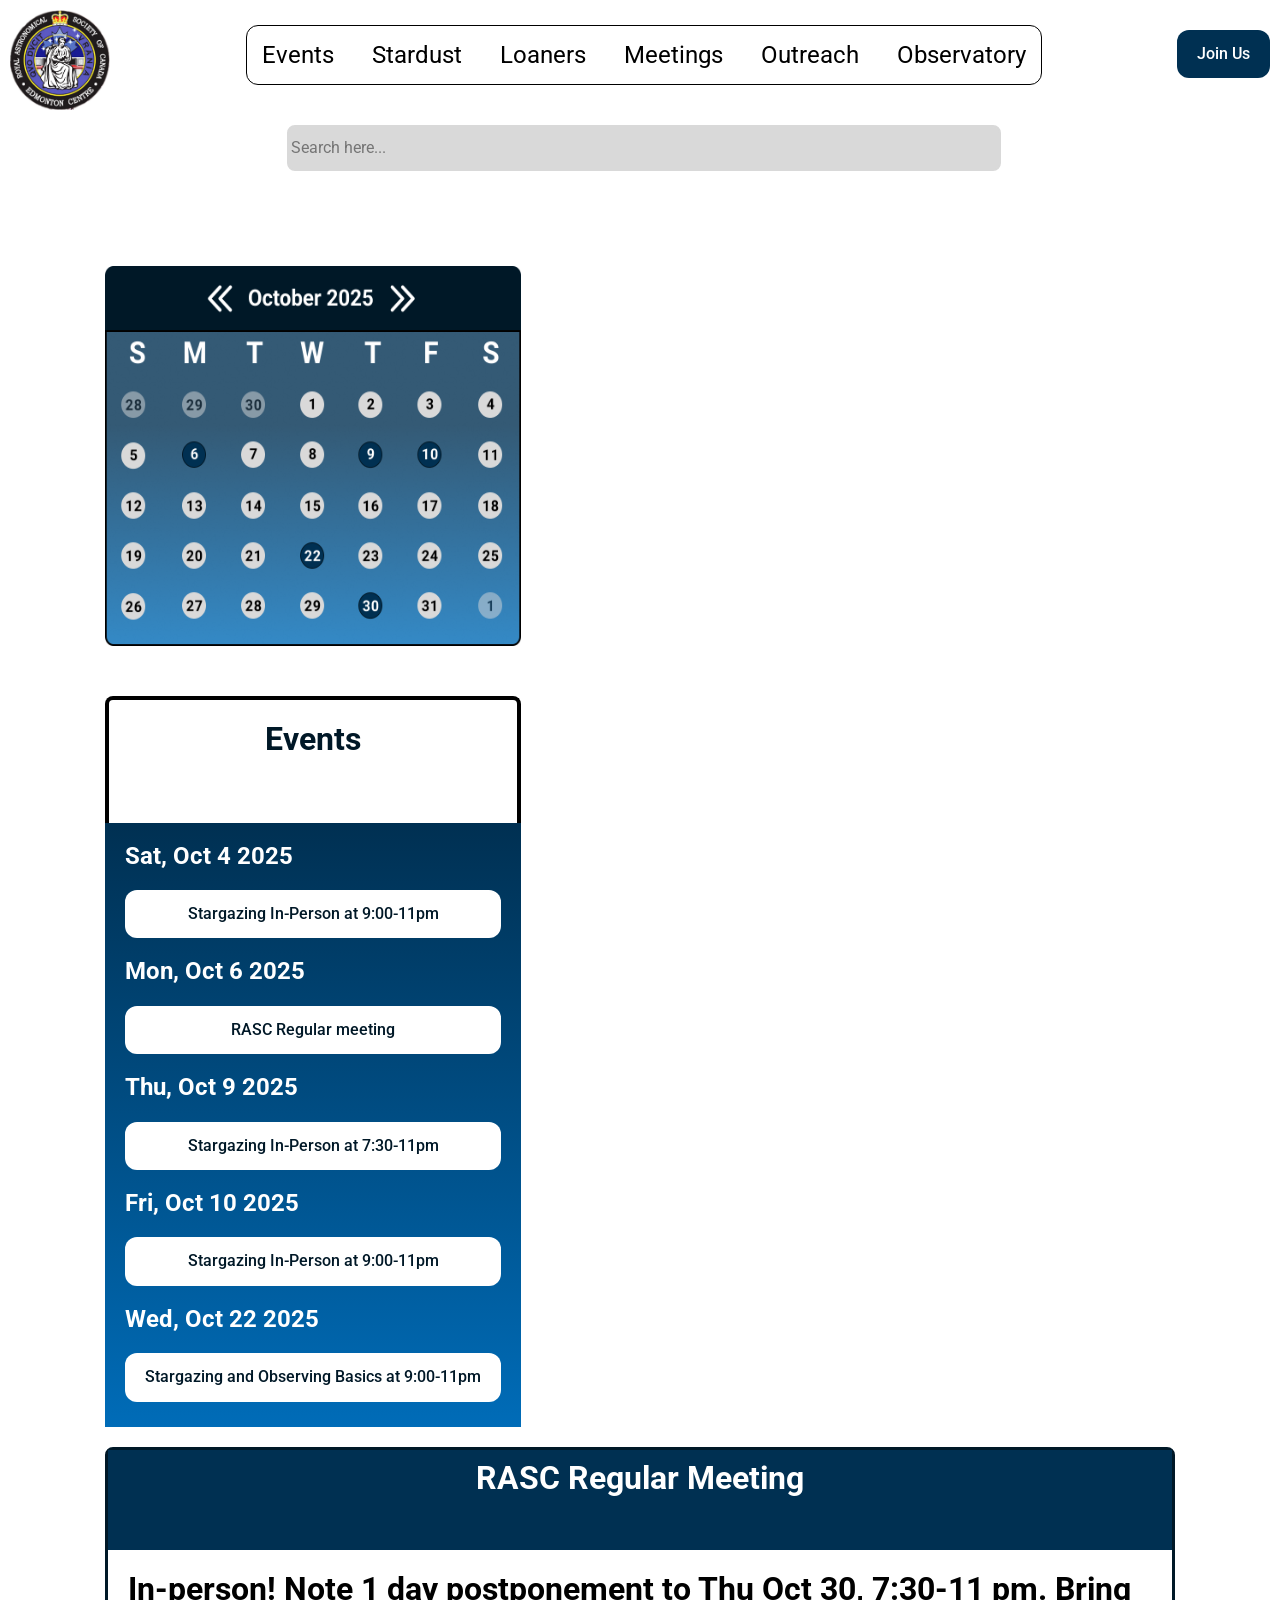
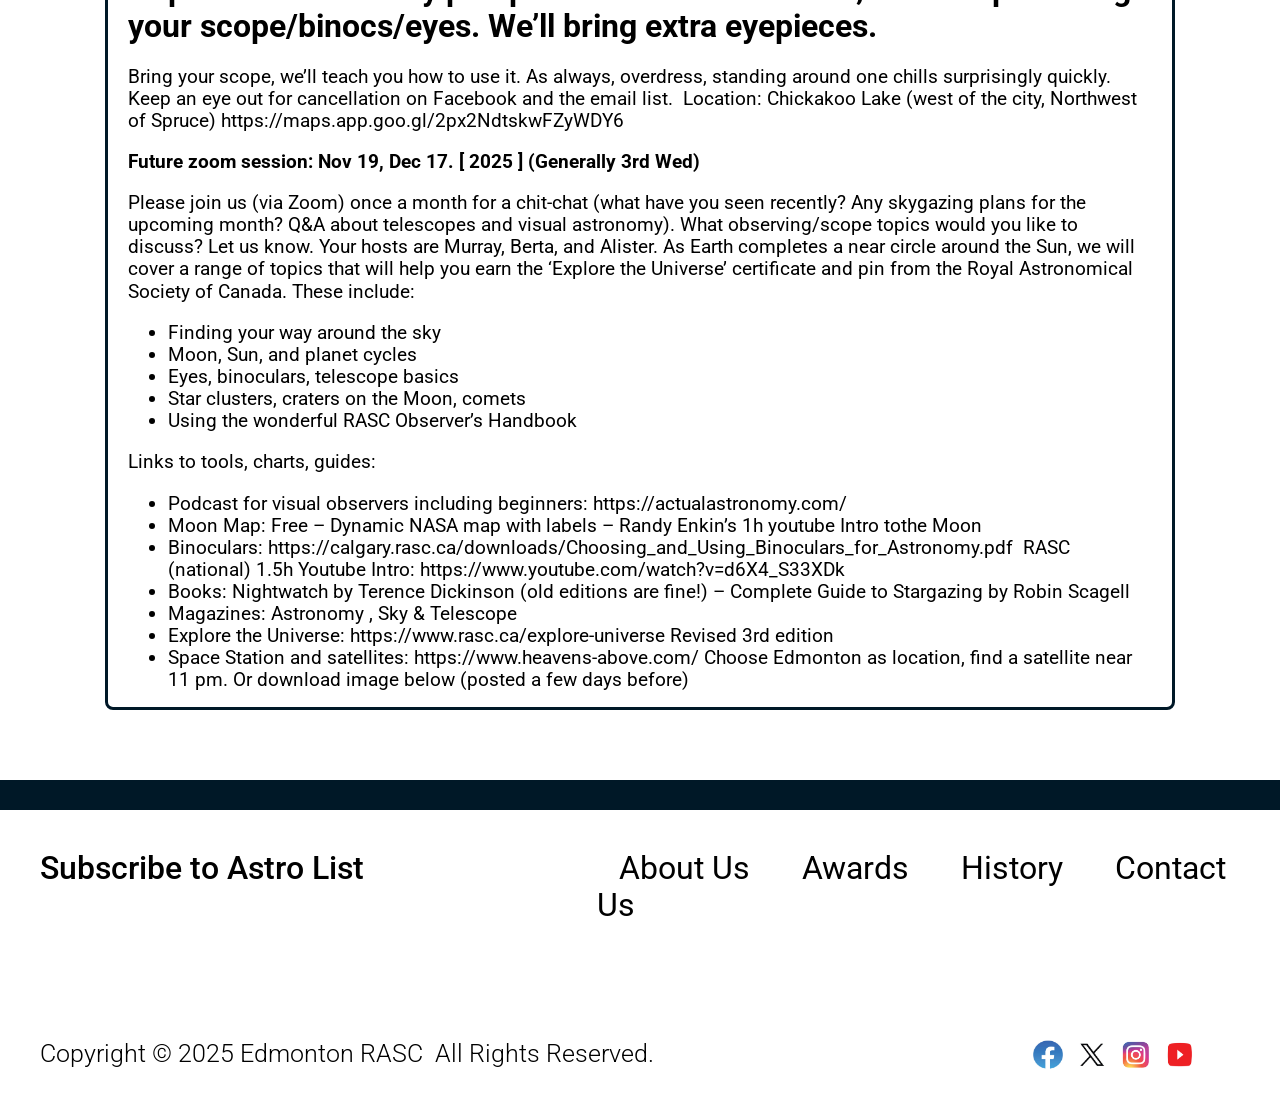
==== event.html @ 18154c7b "Original DESN 340 Project 4 submission (Fall 2025) Four-page RASC Edmonton Centre website redesign c" ====
<!DOCTYPE html>
<html>
<head>
	<meta charset="utf-8">
	<meta name="viewport" content="width=device-width, initial-scale=1">
	<title>RASC Edmonton</title>

	<!-- styles -->
	<link rel="stylesheet" type="text/css" href="normalize.css">
	<link rel="stylesheet" type="text/css" href="layout.css">
	<link rel="stylesheet" type="text/css" href="style.css"> 

	<!-- fonts -->
	<link rel="preconnect" href="https://fonts.googleapis.com">
	<link rel="preconnect" href="https://fonts.gstatic.com" crossorigin>
	<link href="https://fonts.googleapis.com/css2?family=Roboto:ital,wght@0,100..900;1,100..900&family=Space+Grotesk:wght@300..700&display=swap" rel="stylesheet">

</head>
<body>

	<!-- header start -->
	<header>

		<div class="nav-wrap">
			<div>
				<a href="home.html"><img src="Images/RASC-Logo.jpg" style="width: 100px;"></a>
			</div>

			<div class="nav-border">
				<nav>
					<ul>
						<li><a href="event.html" class="nav-link">Events</a></li>
						<li><a href="stardust.html" class="nav-link">Stardust</a></li>
						<li><a href="loaners.html" class="nav-link">Loaners</a></li>
						<li><a href="home.html" class="nav-link">Meetings</a></li>
						<li><a href="home.html" class="nav-link">Outreach</a></li>
						<li><a href="home.html" class="nav-link">Observatory</a></li>
					</ul>
				</nav>
			</div>

			<div class="btn-join-padding align-center">
				<button class="button-join self-start" type="submit">Join Us</button>
			</div>
		</div>

	</header>
	<!-- header end -->

	<main>
		
		<section>

			<div class="container">

				<div class="row search-margin">
					<div class="col col-lg-2">

					</div>
					<div class="col col-lg-8">
						<input type="text" name="searchbar" placeholder="Search here..." class="input-search">
					</div>
					<div class="col col-lg-2">

					</div>
				</div>

			</div>

		</section>

		<section class="section-padding">

			<div class="container">

				<div class="row event">

					<div class="event-left-col">
						<div class="event-left-row-1">
							<img src="Images/event-cal.png" class="event-cal">
						</div>

						<div class="event-left-row-2" style="margin-top: 50px;">
							<div class="col col-lg-12 padding-zero event-card">
								<h1 class="certi-title event-card-title">Events</h1>
							</div>
							<div class="col col-lg-12 events-bg">
								<h2 class="text-white">Sat, Oct 4 2025</h2>
								<button class="event-btn self-start">Stargazing In-Person at 9:00-11pm</button>

								<br>
								<h2 class="text-white">Mon, Oct 6 2025</h2>
								<button class="event-btn self-start">RASC Regular meeting</button>

								<br>
								<h2 class="text-white">Thu, Oct 9 2025</h2>
								<button class="event-btn self-start">Stargazing In-Person at 7:30-11pm</button>

								<br>
								<h2 class="text-white">Fri, Oct 10 2025</h2>
								<button class="event-btn self-start">Stargazing In-Person at 9:00-11pm</button>

								<br>
								<h2 class="text-white">Wed, Oct 22 2025</h2>
								<button class="event-btn self-start">Stargazing and Observing Basics at 9:00-11pm</button>
								<br>
							</div>
						</div>
					</div>
					
					<div class="certi-right-col">
						<h1 class="certi-title margin-zero event-name">RASC Regular Meeting</h1>
						<div class="col col-lg-12">
							<h1>
							In-person! Note 1 day postponement to Thu Oct 30, 7:30-11 pm. Bring your scope/binocs/eyes. We’ll bring extra eyepieces.
						</h1>
						<p class="larger-font">
							Bring your scope, we’ll teach you how to use it. As always, overdress, standing around one chills surprisingly quickly. Keep an eye out for cancellation on Facebook and the email list. 
							Location: Chickakoo Lake (west of the city, Northwest of Spruce) https://maps.app.goo.gl/2px2NdtskwFZyWDY6 
						</p>
						<h3>Future zoom session: Nov 19, Dec 17. [ 2025 ] (Generally 3rd Wed) </h3>
						<p class="larger-font">
							Please join us (via Zoom) once a month for a chit-chat (what have you seen recently? Any skygazing plans for the upcoming month? Q&A about telescopes and visual astronomy). What observing/scope topics would you like to discuss? Let us know. Your hosts are Murray, Berta, and Alister.

							As Earth completes a near circle around the Sun, we will cover a range of topics that will help you earn the ‘Explore the Universe’ certificate and pin from the Royal Astronomical Society of Canada. These include:
							<ul>
								<li class="larger-font">Finding your way around the sky</li>
								<li class="larger-font">Moon, Sun, and planet cycles</li>
								<li class="larger-font">Eyes, binoculars, telescope basics</li>
								<li class="larger-font">Star clusters, craters on the Moon, comets</li>
								<li class="larger-font">Using the wonderful RASC Observer’s Handbook</li>
							</ul>
						</p>
						<p class="larger-font">Links to tools, charts, guides:
							<ul>
								<li class="larger-font">Podcast for visual observers including beginners: https://actualastronomy.com/</li>
								<li class="larger-font">Moon Map: Free – Dynamic NASA map with labels – Randy Enkin’s 1h youtube Intro tothe Moon</li>
								<li class="larger-font">Binoculars: https://calgary.rasc.ca/downloads/Choosing_and_Using_Binoculars_for_Astronomy.pdf  RASC (national) 1.5h Youtube Intro: https://www.youtube.com/watch?v=d6X4_S33XDk</li>
								<li class="larger-font">Books: Nightwatch by Terence Dickinson (old editions are fine!) – Complete Guide to Stargazing by Robin Scagell</li>
								<li class="larger-font">Magazines: Astronomy , Sky & Telescope</li>
								<li class="larger-font">Explore the Universe: https://www.rasc.ca/explore-universe Revised 3rd edition </li>
								<li class="larger-font">Space Station and satellites: https://www.heavens-above.com/
									Choose Edmonton as location, find a satellite near 11 pm. Or download image below (posted a few days before)
								</li>
							</ul>
						</p>
						</div>
					</div>

				</div>

			</div>

		</section>

		<section class="footer">

				<div class="container">

					<div class="row footer-1-height">
						<div class="col col-lg-5 footer-subscribe">

							<label>Subscribe to Astro List</label>

						</div>

						<div class="col col-lg-7 footer-link">

							<label class="footer-link-margin">About Us</label> 
							<label class="footer-link-margin">Awards</label> 
							<label class="footer-link-margin">History</label> 
							<label class="footer-link-margin">Contact Us</label>

						</div>
					</div>

					<div class="row">
						<div class="col col-lg-10 footer-copyright">

							<label>Copyright © 2025 Edmonton RASC  All Rights Reserved.</label>

						</div>

						<div class="col col-lg-2">

							<img src="Images/facebook.jpg" class="social-icon">
							<img src="Images/x.jpg" class="social-icon">
							<img src="Images/instagram.jpg" class="social-icon">
							<img src="Images/youtube.jpg" class="social-icon">

						</div>
					</div>

				</div>

			</div>

		</section>

	</main>

	<section>

	</section>

</body>
</html>
---- layout.css ----
.container {
	display: block;
	width: 100%;
}

.row {
	display: flex;             /* Makes the content run horizontally, instead of vertically */
	flex-wrap: wrap;           /* Makes the content wrap down if the elements inside are wider than the screen */
	align-content: stretch;    /* Makes the elements inside grow to the height of the container */
	margin: 0px 20px;
}

.margin-zero {
	margin: 0px;
}

.padding-zero {
	margin: 0px;
}

.padding-rent-btn {
	padding: 0 8px 6px 0;
}

.certi {
    display: flex;
    height: 115vh;
    gap: 20px;
    padding: 70px;
  }

  .certi-left-col {
    display: flex;
	flex: 1;
    flex-direction: column;
    gap: 20px;
  }

  .certi-left-item {
    flex: 1;
    border-radius: 8px;
	border-style: solid;
	border-color: #001827;
  }

  .certi-right-col {
    flex: 1;
    border-radius: 8px;
	border-style: solid;
	border-color: #001827;
  }

 /* event page  */
 .event {
    display: flex;
    gap: 20px;
    padding: 70px;
	flex-shrink: 0;
	flex-basis: auto;
  }

  .event-left-row-1 {
    display: flex;
	flex: 1;
    flex-direction: column;
    gap: 20px;
	max-height: 416px;
	flex-shrink: 0;
  }

  .event-left-row-2 {
    display: flex;
	flex: 1;
    flex-direction: column;
    gap: 20px;
	/* max-height: 780px; */
	flex-shrink: 0;
  }

  .event-left-item {
    flex: 1;
    border-radius: 8px;
	border-style: solid;
	border-color: #001827;
  }

  .event-right-col {
    flex: 1;
    border-radius: 8px;
	border-style: solid;
	border-color: #001827;
	flex-shrink: 0;
  }

/* telescope card */
.telescope {
    display: flex;
    gap: 80px;
    padding: 70px;
	max-height: 560px;
  }

  .telescope-left-col {
    display: flex;
	flex: 2;
    flex-direction: column;
    gap: 20px;
	max-height: 560px;
  }

  .telescope-left-item {
    flex: 1;
    border-radius: 8px;
	border-style: solid;
	border-color: #001827;
  }

  .telescope-right-col {
    flex: 1;
    border-radius: 8px;
	border-style: solid;
	border-color: #001827;
	max-height: 560px;
  }

  .newsletter {
	display: flex;
    gap: 135px;
    padding: 60px 25px 60px 25px;
  }

 .newsletter-col {
    flex: 1;
	max-width: 25%;
    border-radius: 8px;
	border-style: solid;
	border-color: #001827;
  }


.contact-form {
	display: grid;
	grid-template-columns: 50% 50%;
	grid-template-rows: 90px 90px 1fr;
	gap: 60px;
	padding: 0 100px 0 50px;
}

.span-contact-2 {
	grid-column: span 2;
}

.section-padding {
	padding: 0px 15px;
}

.position-relative {
	position: relative;
}

.sub-header {
	display: block;
}

.contact-btn-margin {
	margin: 40px;
}

/* column start */
.col {
	flex-grow: 1;
	flex-shrink: 1;
	flex-basis: 0%;
	padding: 0px 20px;
}

.col-lg-1 {
	max-width: 8.33%;
}

.col-lg-2 {
	max-width: 16.67%;
}

.col-lg-3 {
	max-width: 25%;
}

.col-lg-4 {
	max-width: 33.33%;
}

.col-lg-5 {
	max-width: 41.67%;
}

.col-lg-6 {
	max-width: 50%;
}

.col-lg-7 {
	max-width: 58.33%;
}

.col-lg-8 {
	max-width: 66.67%;
}

.col-lg-9 {
	max-width: 75%;
}

.col-lg-10 {
	max-width: 83.33%;
}

.col-lg-11 {
	max-width: 91.67%;
}

.col-lg-12 {
	max-width: 100%;
}
/* column end */

/* mobile column start */
@media screen and (max-width: 478px) {

	.col-sm-1 {
		flex: 0 0 8.33%;
		max-width: 8.33%;
	}

	.col-sm-2 {
		flex: 0 0 16.67%;
		max-width: 16.67%;
	}

	.col-sm-3 {
		flex: 0 0 25%;
		max-width: 25%;
	}

	.col-sm-4 {
		flex: 0 0 33.33%;
		max-width: 33.33%;
	}

	.col-sm-5 {
		flex: 0 0 41.67%;
		max-width: 41.67%;
	}

	.col-sm-6 {
		flex: 0 0 50%;
		max-width: 50%;
	}

	.col-sm-7 {
		flex: 0 0 58.33%;
		max-width: 58.33%;
	}

	.col-sm-8 {
		flex: 0 0 66.67%;
		max-width: 66.67%;
	}

	.col-sm-9 {
		flex: 0 0 75%;
		max-width: 75%;
	}

	.col-sm-10 {
		flex: 0 0 83.33%;
		max-width: 83.33%;
	}

	.col-sm-11 {
		flex: 0 0 91.67%;
		max-width: 91.67%;
	}

	.col-sm-12 {
		flex: 0 0 100%;
		max-width: 100%;
	}

}
/* mobile column end */
---- style.css ----
body {
	font-family: "Roboto", sans-serif;
	color: black;
	background-color: white;
}

/* background color */
.bg-color-dark-blue {
	background-color: #001827;
}

.bg-color-light-blue {
	background-color: #003052;
}

.bg-color-white {
	background-color: white;
}

.feture-post-bg {
	min-height: 3100px;
	background-image: linear-gradient(#003052,#FFFFFF,#003052);
}

.fpost-card-header {
	min-height: 120px;
	background-color: #001827;
	border-radius: 8px 8px 0 0;
}

.fpost-card-child {
	background-color: white;
	min-height: 700px;
	border: 2px;
	border-style: solid;
	border-radius: 0 0 8px 8px;
	font-size: 40px;
	padding: 0 60px 0 60px;
}

.fpost-card-child-p {
	min-height: 540px;
}

.gen-info-card-header {
	min-height: 80px;
	background-color: #001827;
	border-radius: 8px 8px 0 0;
	margin: 50px 130px 0 130px;
}

.gen-info-card-child {
	background-color: white;
	min-height: 700px;
	border: 2px;
	border-style: solid;
	border-radius: 0 0 8px 8px;
	font-size: 28px;
	padding: 0 60px 0 60px;
	margin: 0 110px 0 110px;
}

/* telescope */

.telescope-bg {
	/* min-height: 4000px; */
	background-image: linear-gradient(#003052,#FFFFFF,#003052);
}

.telescope-card-child {
	background-color: white;
	/* min-height: 700px; */
	border: 2px;
	border-style: solid;
	border-radius: 0 0 8px 8px;
	font-size: 28px;
	padding: 0 60px 0 60px;
	margin: 0 110px 0 110px;
}

/* stardust */
.newsletter-header {
	min-height: 80px;
	background-color: #001827;
	border-radius: 8px 8px 0 0;
	margin: 30px 0 30px 0;
}

.newsletter-card-header {
	width: 100%;
	margin: 0px;
	height: 40px;
	background-color: #001827;
	border-radius: 6px 6px 0 0;
	font-size: 28px;
    font-weight: 400;
	align-items: center;
	/* margin: 50px 130px 0 130px; */
}

/* text colors */
.text-white {
	color: white;
}

.text-black {
	color: black;
}

.text-dark-blue {
	color: #001827;
}

.text-light-blue {
	color: #003052;
}

/* text layouts */
.text-right {
	text-align: right;
}

.text-center {
	text-align: center;
}

.padding-20 {
	padding: 20px;
}

.padding-b-90 {
	padding-bottom: 90px;
}

/* text styles */
.text-bold-6 {
	font-weight: 600;
}

.text-size-m {
	font-size: medium;
}

.text-size-40 {
	font-size: 40px;
}

.text-size-50 {
	font-size: 50px;
}

.text-size-60 {
	font-size: 60px;
}

.text-size-100 {
	font-size: 100px;
}

.text-size-75 {
	font-size: 75px;
}

.fposts-title {
	font-size: 90px;
	font-weight: 800;
	color: white;
	text-align: center;
	margin: 20px 0 0 0;
}

.contact-title {
	font-size: 115px;
	font-weight: 400;
	color: #001827;
	text-align: center;
}

.certi-title {
	text-align: center;
	color: white;
	background-color: #003052;
	height: 80px;
}

.certi-text {
	margin: 10px 20px 0 20px;
	font-size: 20px;
	font-weight: 500;
	text-align: justify;
	color: #001827;
	line-height: 32px;
	letter-spacing: 0.6px;
}

.certi-link {
	margin: 20px 15px 8px 0;
	font-size: 24px;
	font-weight: 500;
	text-align: right;
	color: #001827;
}

.newsletter-box {
	margin: 0px;
	height: auto;
}

/* align items */
.align-center {
	align-items: center;
}

/* image styles */
.img-full {
	display: block;
	width: 100%;
}

/* navigation */
header {
	background-color: white;
}

.nav-wrap {
	display: flex;
	flex-direction: row;
	justify-content: space-between;
	padding: 10px;
}

nav li {
	list-style: none;
	padding-left: 0px;
	font-weight: 400;
	font-size: 24px;
}

nav ul {
	display: flex;
	justify-content: space-evenly;
	gap: 38px;
	padding-left: 15px;
	padding-right: 15px;
}

.nav-link {
	color: black;
	text-decoration: none;
}

.nav-link:hover {
	background-color: #001827;
	color: white;
}

.nav-border {
	border: 1px solid black;
	border-radius: 12px;
	max-height: 58px;
	margin-top: 15px;
}

/* button */
.button-join {
	display: inline-block;
	color: white;
	padding: 15px 20px;
	background-color: #003052;
	text-decoration: none;
	font-weight: 500;
	transition: background 0.2s ease;
	border: none;
	border-radius: 12px;
	width: 100%;
}

.btn-join-padding {
	padding-top: 20px;
}

.button-contact {
	display: inline-block;
	color: white;
	padding: 15px 0px;
	background-color: #003052;
	text-decoration: none;
	font-weight: 500;
	transition: background 0.2s ease;
	border: none;
	border-radius: 12px;
	width: 100%;
}

.button-donate {
	display: inline-block;
	color: white;
	padding: 15px 15px;
	background-color: #003052;
	text-decoration: none;
	font-weight: 500;
	transition: background 0.2s ease;
	border: none;
	border-radius: 12px;
	width: 100%;
}

.button-continue {
	display: inline-block;
	color: white;
	padding: 15px 15px;
	background-color: #003052;
	text-decoration: none;
	font-weight: 400;
	transition: background 0.2s ease;
	border: none;
	border-radius: 12px;
	width: 235px;
	height: 60px;
	font-size: 25px;
}

.button-rent {
	display: inline-block;
	color: white;
	padding: 10px 10px;
	background-color: #003052;
	text-decoration: none;
	font-weight: 400;
	transition: background 0.2s ease;
	border: none;
	border-radius: 12px;
	width: 135px;
	height: 50px;
	font-size: 25px;
}

.button-na {
	display: inline-block;
	color: white;
	padding: 10px 10px;
	background-color: #003052;
	text-decoration: none;
	font-weight: 400;
	transition: background 0.2s ease;
	border: none;
	border-radius: 12px;
	width: 185px;
	height: 50px;
	font-size: 25px;
	opacity: 50%;text-align: center;
}

/* input fields */
.input-search {
	width: 100%;
	border-style: solid;
	border-color: #D9D9D9;
	border-radius: 8px;
	height: 40px;
	background-color: #D9D9D9;
}

.input-contact-lbl {
	color: #001827;
	display: block;
	margin-bottom: 8px;
	font-size: 32px;
	font-weight: 700;
}

.input-contact {
	/* width: 65%; */
	border-style: solid;
	border-color: #001827;
	border-width: 1px;
	border-radius: 8px;
	height: 60px;
}

.width-half {
	width: 50%;
}

.width-full {
	width: 100%;
}

.input-contact-msg {
	border-style: solid;
	border-color: #001827;
	border-width: 1px;
	border-radius: 8px;
	padding: 4px 8px;
	height: 300px;
}

.input-contact::placeholder {
  color: #001827;
  font-size: 28px;
  opacity: 80%;
  padding-left: 20px;
  padding-top: 20px;
}

.input-contact-msg::placeholder {
  color: #001827;
  font-size: 28px;
  opacity: 80%;
  padding-left: 20px;
  padding-top: 20px;
}

.certi-img {
	height: 80px;
	width: 80px;
	margin: 15px 10px 15px 10px;
}

.certi-img-left {
	height: 80px;
	width: 80px;
	margin: 15px 10px 15px 80px;
}

.certi-img-right {
	height: 80px;
	width: 80px;
	margin: 15px 80px 15px 10px;
}

.hero-img {
	background-image: url(Images/hero-image.webp);
	height: 1150px;
	background-size: cover;
	margin-top: 15px;
	background-position: bottom;
}

.astrospheric-img {
	background-image: url(Images/Astrospheric.png);
	height: 1195px;
	width: 560px;
	background-size: cover;
}

.hero-text {
  position: absolute;
  top: 50%;
  left: 50%;
  transform: translate(-50%, -50%);
  color: white;
}

.telescope-img {
	/* background-image: url(Images/telescope\ 1.jpg); */
	height: 100%;
	width: 100%;
	background-size: auto;
	object-fit: cover;
	background-repeat: round;
}

.newsletter-img {
	height: 100%;
	width: 100%;
	/* background-size: cover; */
}

.footer {
	min-height: 250px;
	border-top-style: solid;
	border-top-width: 30px;
	border-color: #001827;
	padding: 40px 0 0 0;
}

.footer-link {
	font-size: 32px;
}

.footer-subscribe {
	font-size: 32px;
	font-weight: 500;
}

.footer-link-margin {
	margin: 0 22px 0 22px;
}

.footer-copyright {
	font-size: 25px;
	font-weight: 300;
}

.social-icon {
	height: 30px;
	width: 30px;
	margin-right: 10px;
}

.footer-1-height {
	height: 190px;
}

/* event page */

.search-margin {
	margin-bottom: 25px;
}

.event-cal {
	height: 380px;
	width: 416px;
}

.events-bg {
	background-image: linear-gradient(#003052,#006CB8);
	margin-top: -20px;
	padding-bottom: 25px;
}
.event-card {
	border: 4px;
	border-style: solid;
	border-radius: 8px 8px 0 0;
	border-bottom: 0px;
}
.event-card-title {
	color: #001827;
	background-color: white;
}

.event-btn {
	display: inline-block;
	color: #001827;
	padding: 15px 20px;
	background-color: white;
	text-decoration: none;
	font-weight: 500;
	transition: background 0.2s ease;
	border: none;
	border-radius: 12px;
	width: 100%;
}

.event-btn:hover {
	background-color: #003052;
	color: white;
}

.event-name {
	margin: 0px;
    min-height: 80px;
    padding: 10px;
}

.larger-font {
	font-size: larger;
}
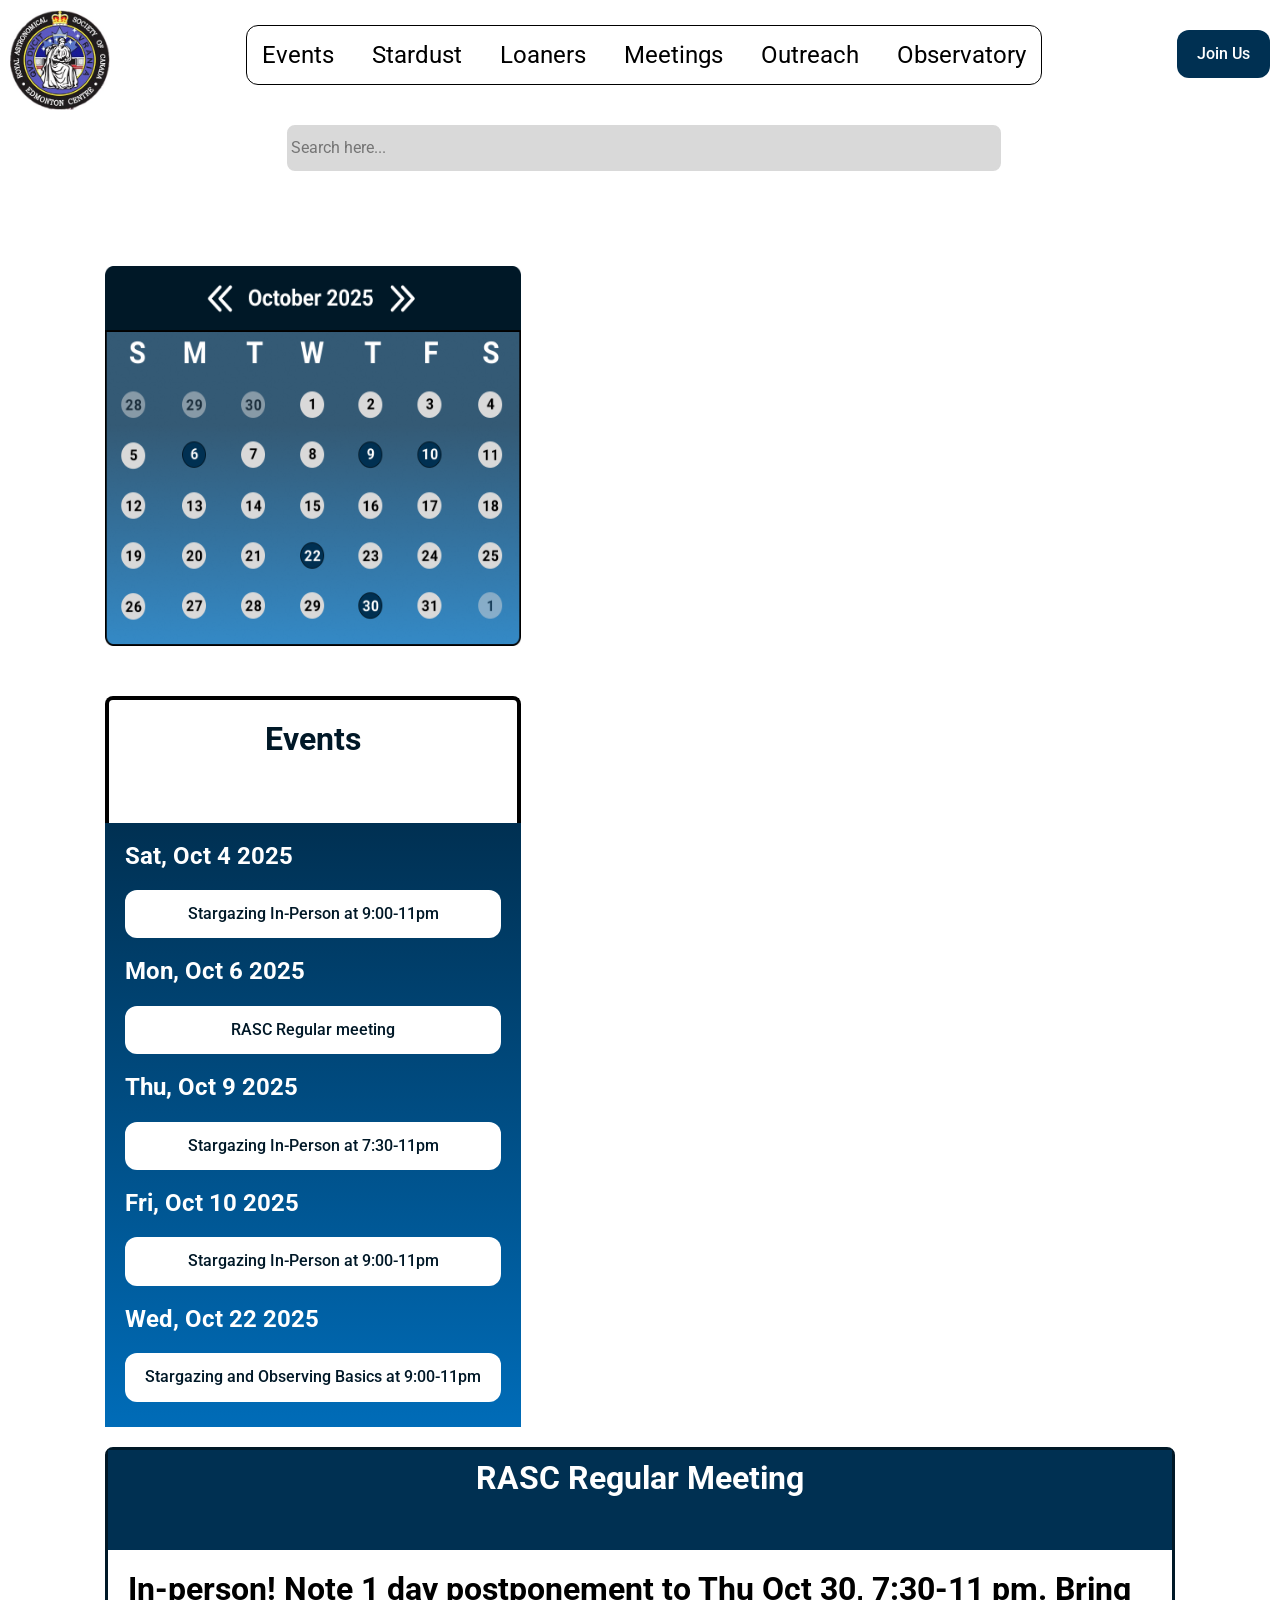
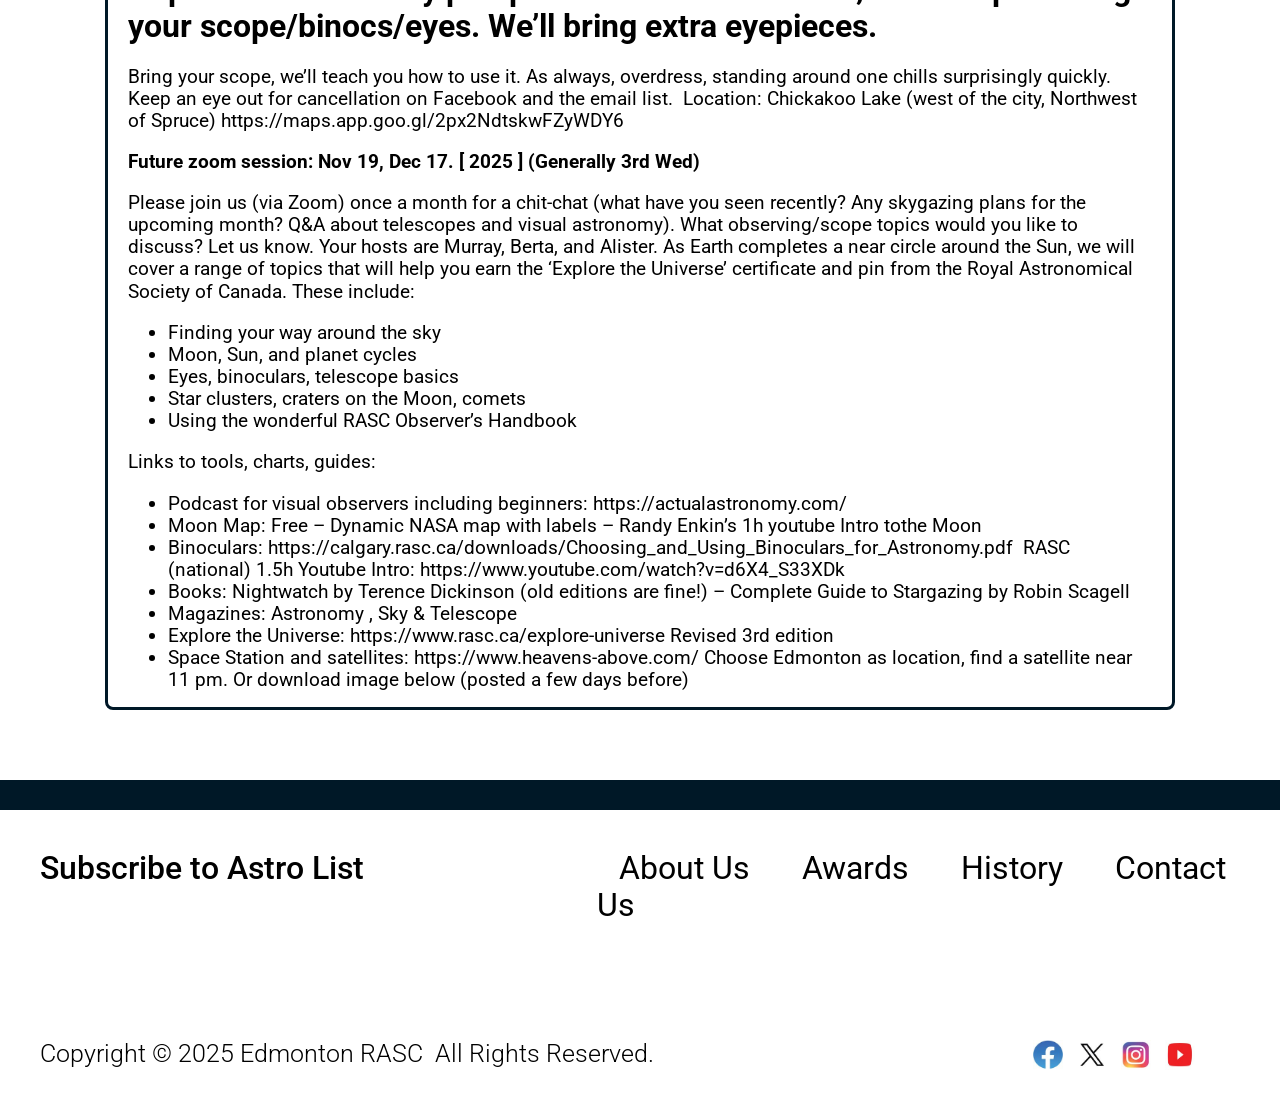
==== commit ad08b730: "Add meta descriptions to all pages" ====
--- a/event.html
+++ b/event.html
@@ -1,9 +1,10 @@
 <!DOCTYPE html>
-<html>
+<html lang="en">
 <head>
 	<meta charset="utf-8">
 	<meta name="viewport" content="width=device-width, initial-scale=1">
 	<title>RASC Edmonton</title>
+<meta name="description" content="Upcoming RASC Edmonton events, including stargazing nights and regular meetings.">
 
 	<!-- styles -->
 	<link rel="stylesheet" type="text/css" href="normalize.css">
@@ -23,7 +24,7 @@
 
 		<div class="nav-wrap">
 			<div>
-				<a href="home.html"><img src="Images/RASC-Logo.jpg" style="width: 100px;"></a>
+				<a href="home.html"><img src="images/rasc-edmonton-logo.jpg" style="width: 100px;" alt="RASC Edmonton Centre home"></a>
 			</div>
 
 			<div class="nav-border">
@@ -58,7 +59,7 @@
 
 					</div>
 					<div class="col col-lg-8">
-						<input type="text" name="searchbar" placeholder="Search here..." class="input-search">
+						<input type="text" id="searchbar" name="searchbar" placeholder="Search here..." class="input-search" aria-label="Search the RASC Edmonton website">
 					</div>
 					<div class="col col-lg-2">
 
@@ -77,7 +78,7 @@
 
 					<div class="event-left-col">
 						<div class="event-left-row-1">
-							<img src="Images/event-cal.png" class="event-cal">
+							<img src="images/events-calendar-october-2025.png" class="event-cal" alt="October 2025 events calendar">
 						</div>
 
 						<div class="event-left-row-2" style="margin-top: 50px;">
@@ -188,17 +189,16 @@
 
 						<div class="col col-lg-2">
 
-							<img src="Images/facebook.jpg" class="social-icon">
-							<img src="Images/x.jpg" class="social-icon">
-							<img src="Images/instagram.jpg" class="social-icon">
-							<img src="Images/youtube.jpg" class="social-icon">
+							<img src="images/icon-facebook.jpg" class="social-icon" alt="Facebook">
+							<img src="images/icon-x.jpg" class="social-icon" alt="X (formerly Twitter)">
+							<img src="images/icon-instagram.jpg" class="social-icon" alt="Instagram">
+							<img src="images/icon-youtube.jpg" class="social-icon" alt="YouTube">
 
 						</div>
 					</div>
 
 				</div>
 
-			</div>
 
 		</section>
 
@@ -209,4 +209,4 @@
 	</section>
 
 </body>
-</html>+</html>
--- a/style.css
+++ b/style.css
@@ -306,16 +306,20 @@
 }
 
 .button-continue {
-	display: inline-block;
-	color: white;
-	padding: 15px 15px;
-	background-color: #003052;
-	text-decoration: none;
+	display: inline-flex;
+	align-items: center;
+	justify-content: center;
+	color: white;
+	padding: 0 24px;
+	background-color: #003052;
+	text-decoration: none;
+	text-align: center;
+	white-space: nowrap;
 	font-weight: 400;
 	transition: background 0.2s ease;
 	border: none;
 	border-radius: 12px;
-	width: 235px;
+	min-width: 235px;
 	height: 60px;
 	font-size: 25px;
 }
@@ -430,7 +434,7 @@
 }
 
 .hero-img {
-	background-image: url(Images/hero-image.webp);
+	background-image: url(images/hero-edmonton-skyline-aurora.webp);
 	height: 1150px;
 	background-size: cover;
 	margin-top: 15px;
@@ -438,7 +442,7 @@
 }
 
 .astrospheric-img {
-	background-image: url(Images/Astrospheric.png);
+	background-image: url(images/astrospheric-forecast.png);
 	height: 1195px;
 	width: 560px;
 	background-size: cover;
@@ -453,7 +457,7 @@
 }
 
 .telescope-img {
-	/* background-image: url(Images/telescope\ 1.jpg); */
+	/* background-image: url(images/telescope-skywatcher-newtonian.jpg); */
 	height: 100%;
 	width: 100%;
 	background-size: auto;
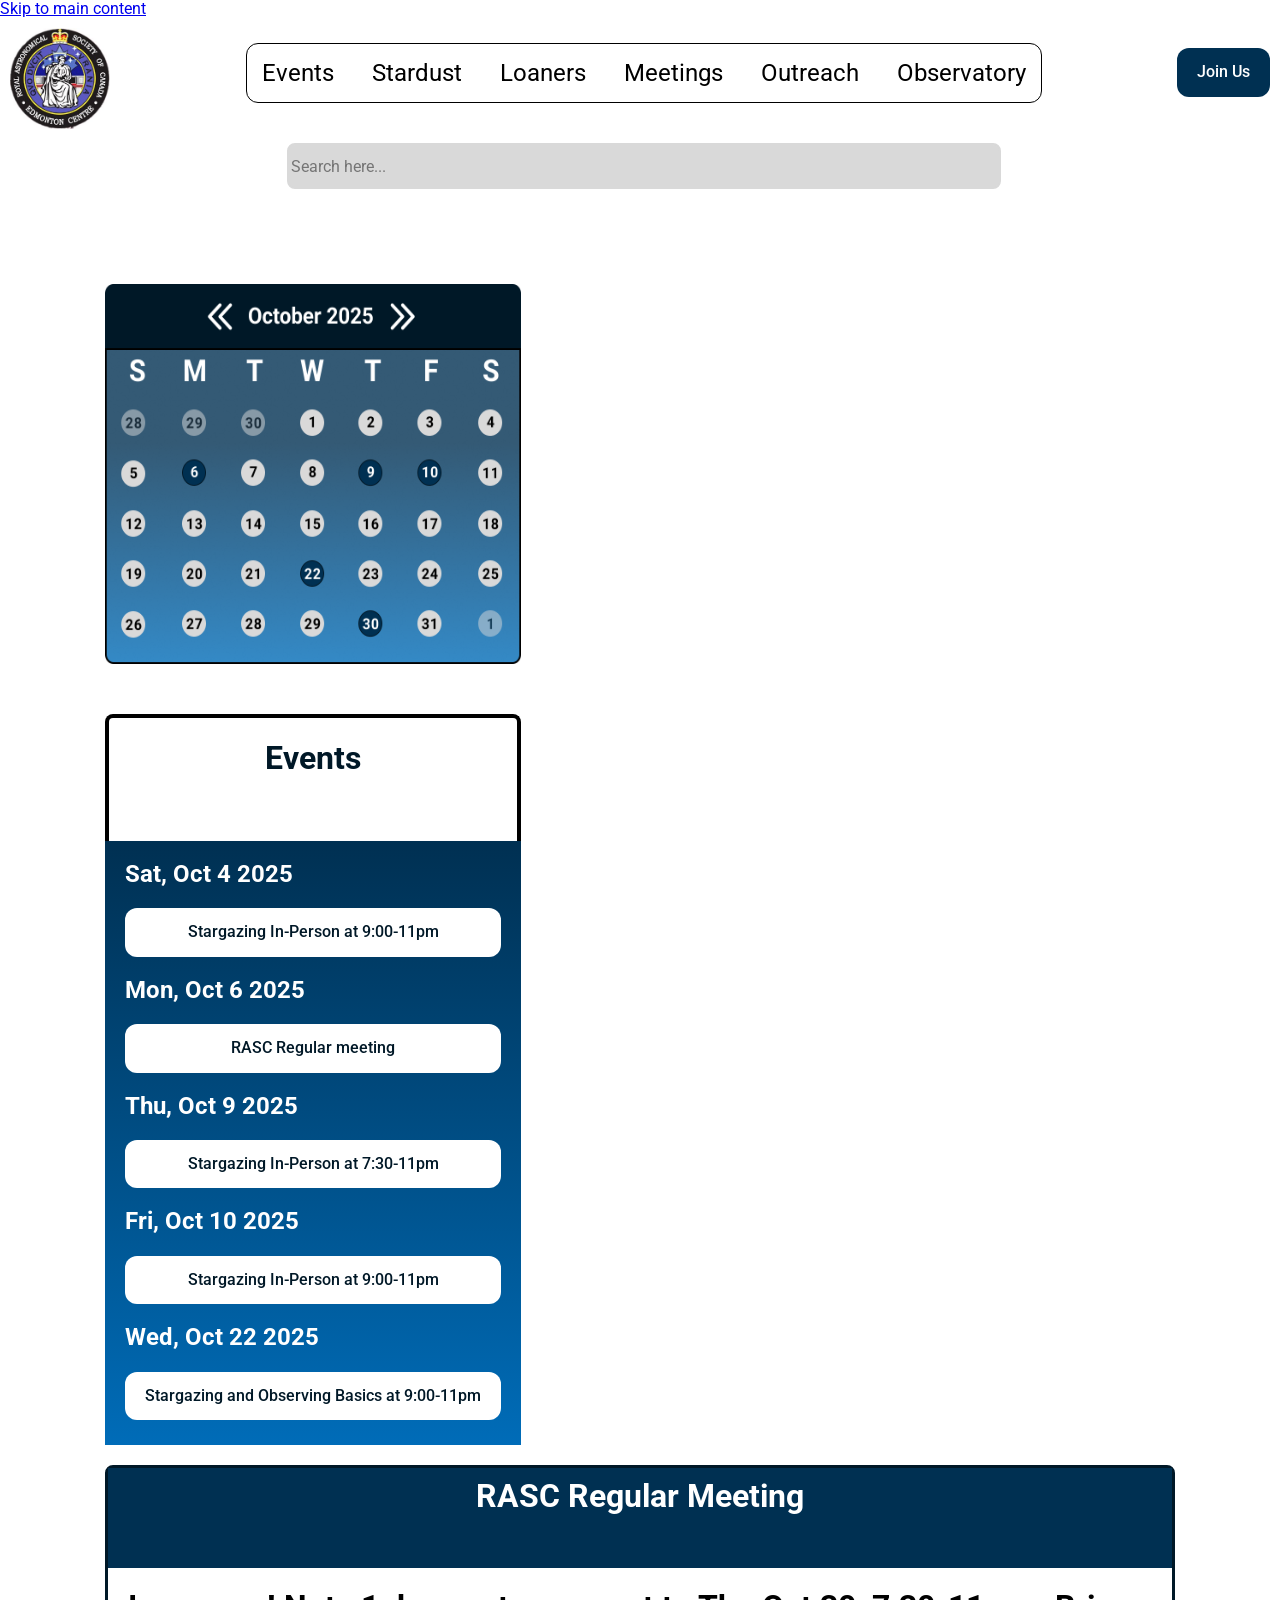
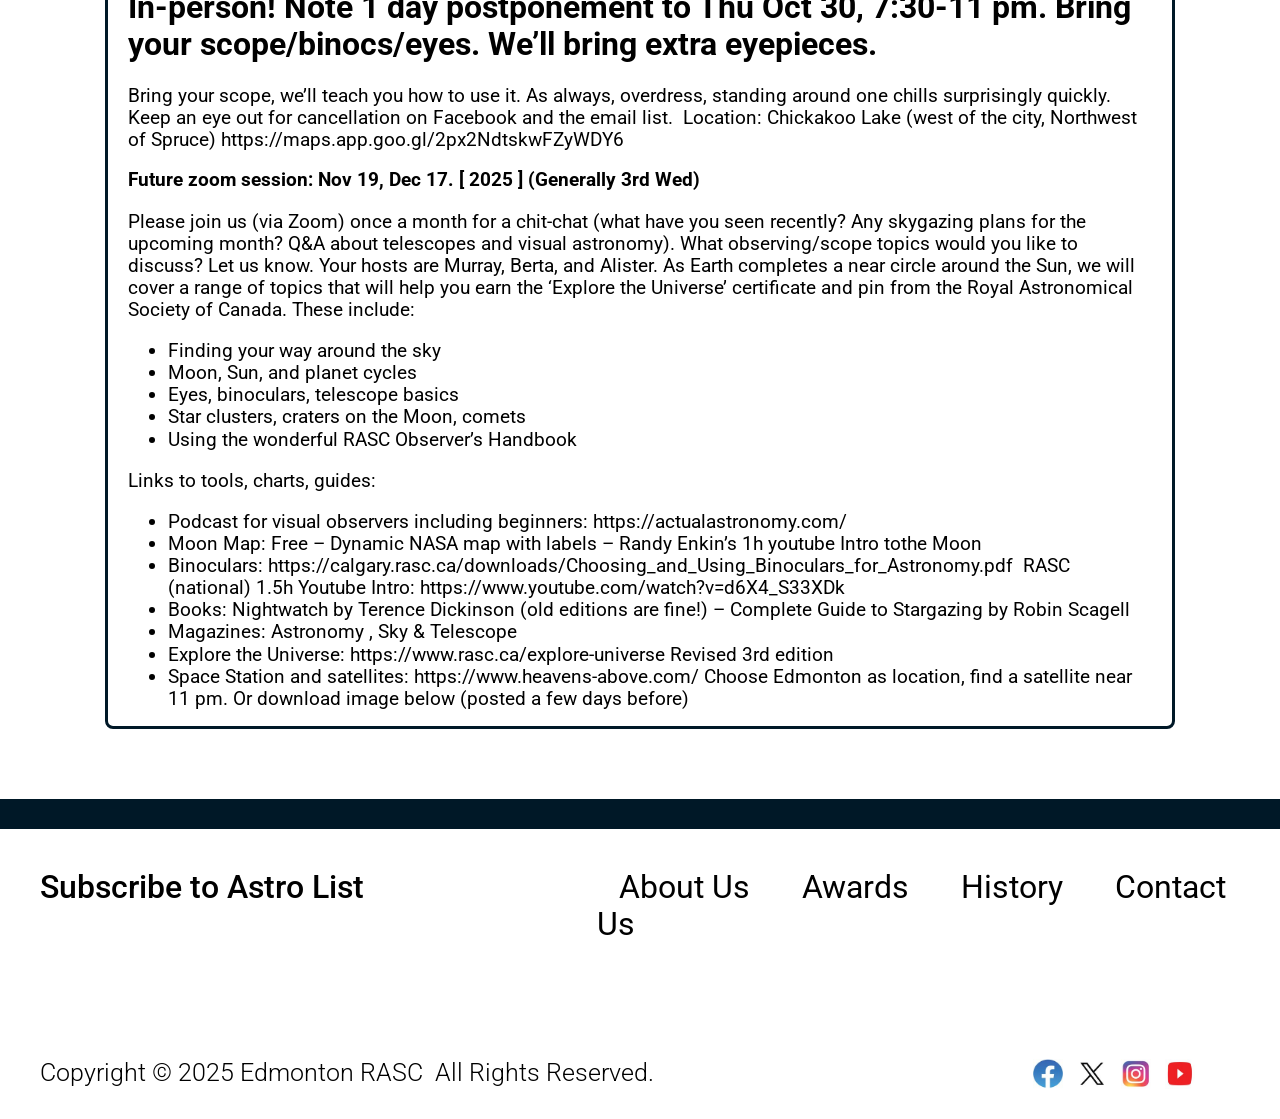
==== commit b723972b: "Add skip-to-content link on every page" ====
--- a/event.html
+++ b/event.html
@@ -18,6 +18,7 @@
 
 </head>
 <body>
+  <a href="#main" class="skip-link">Skip to main content</a>
 
 	<!-- header start -->
 	<header>
@@ -48,7 +49,7 @@
 	</header>
 	<!-- header end -->
 
-	<main>
+	<main id="main">
 		
 		<section>
 
